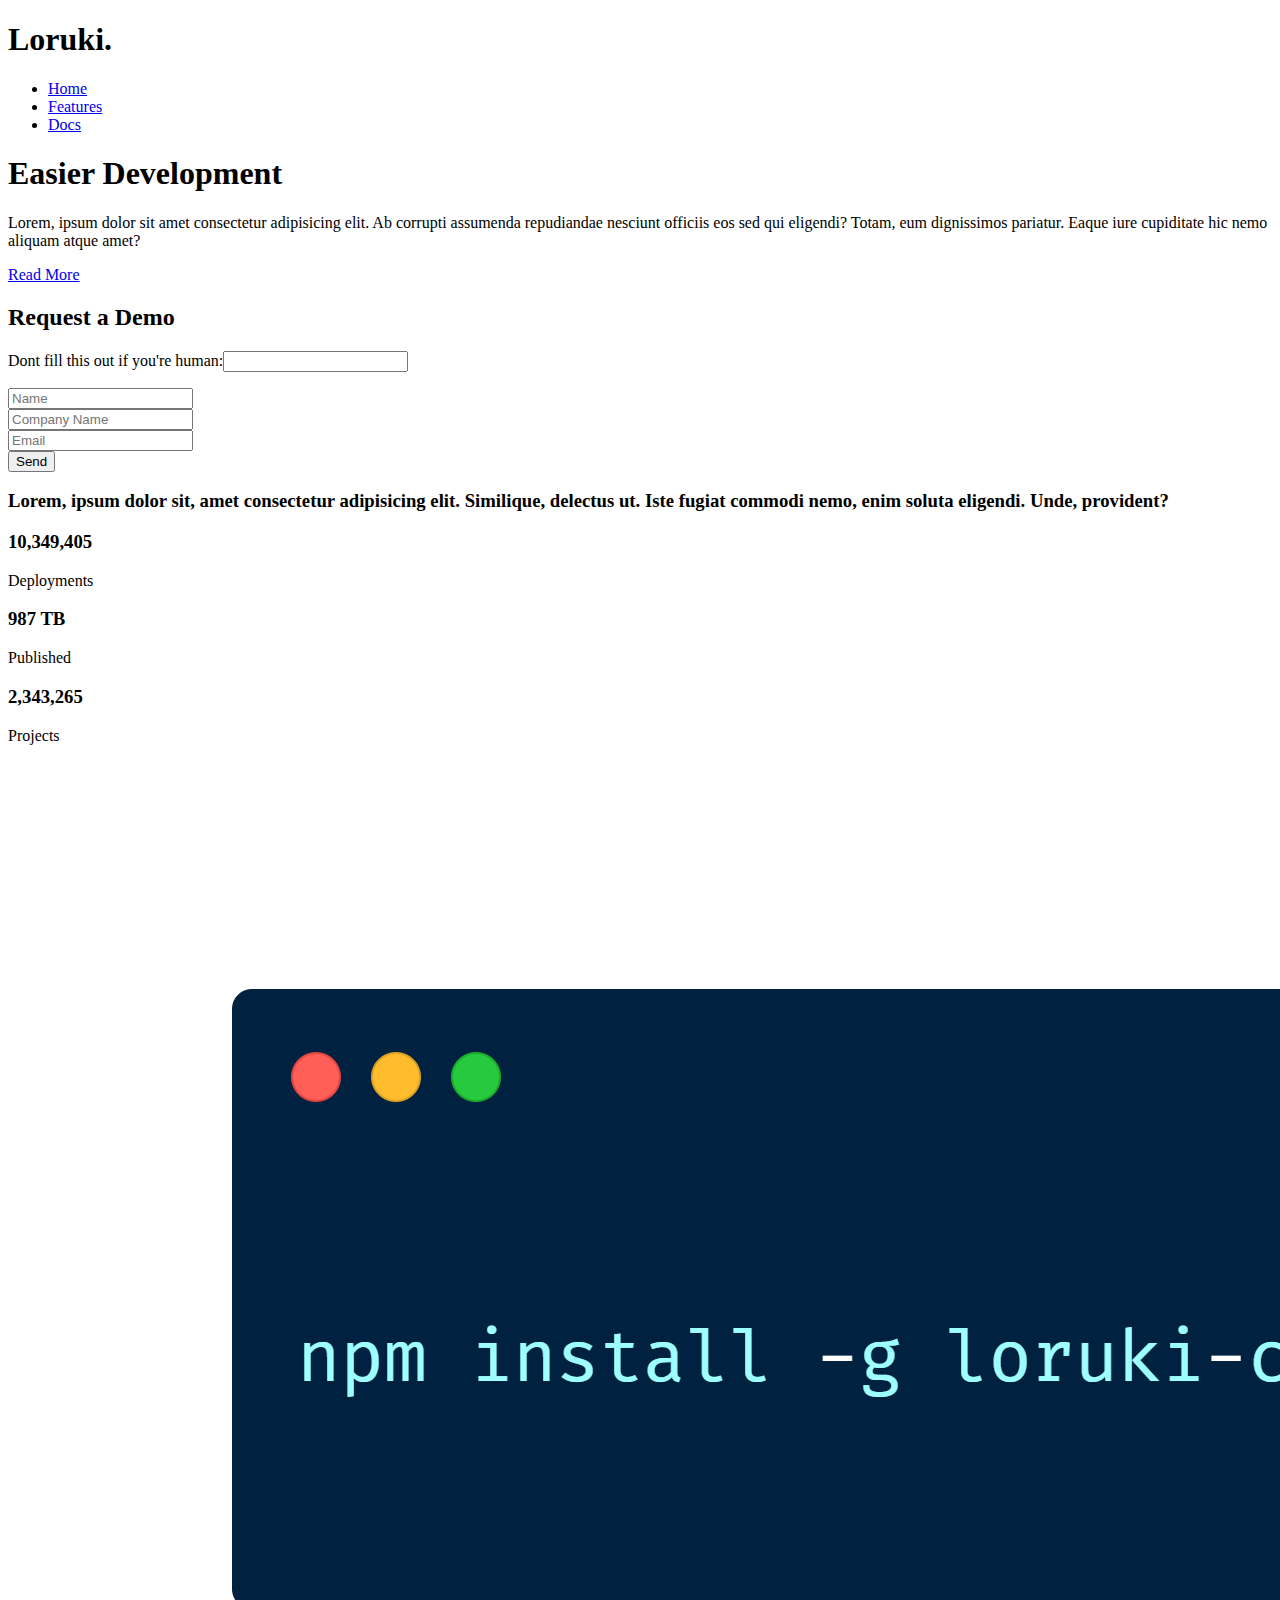
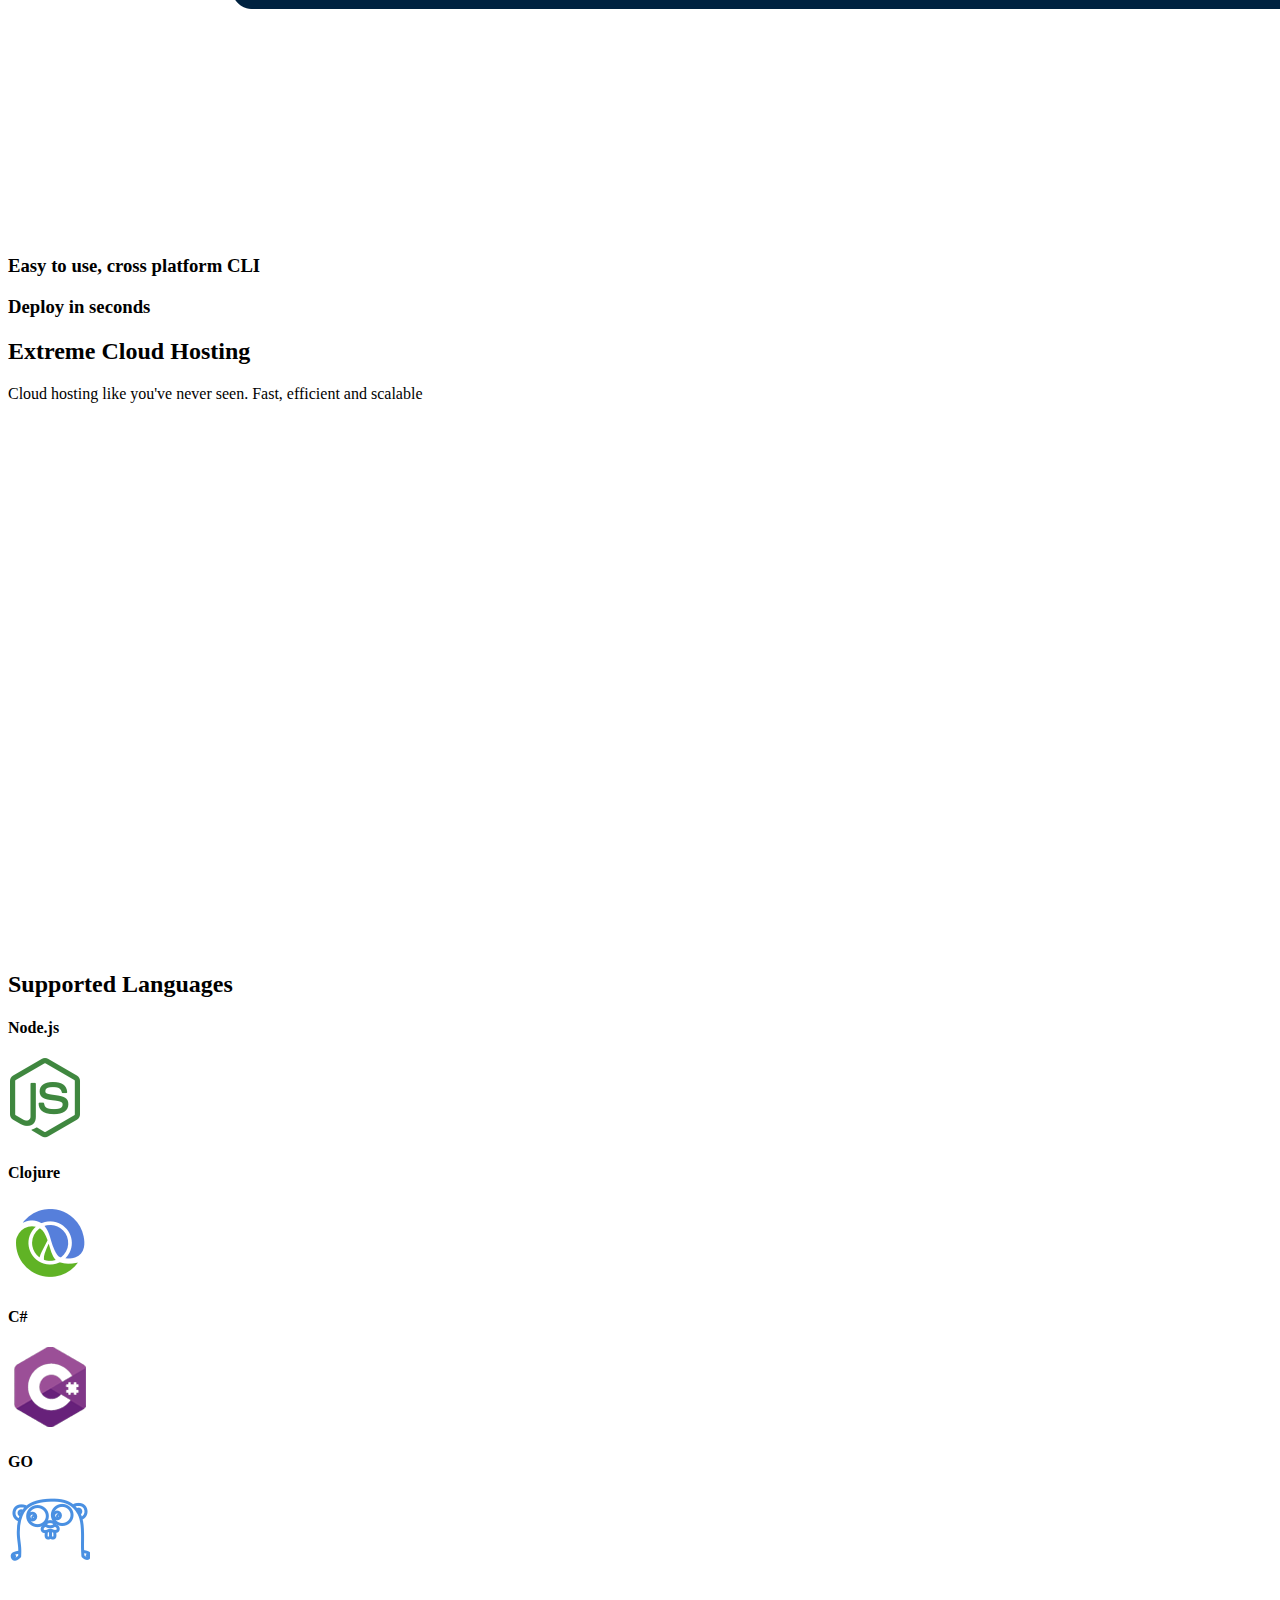
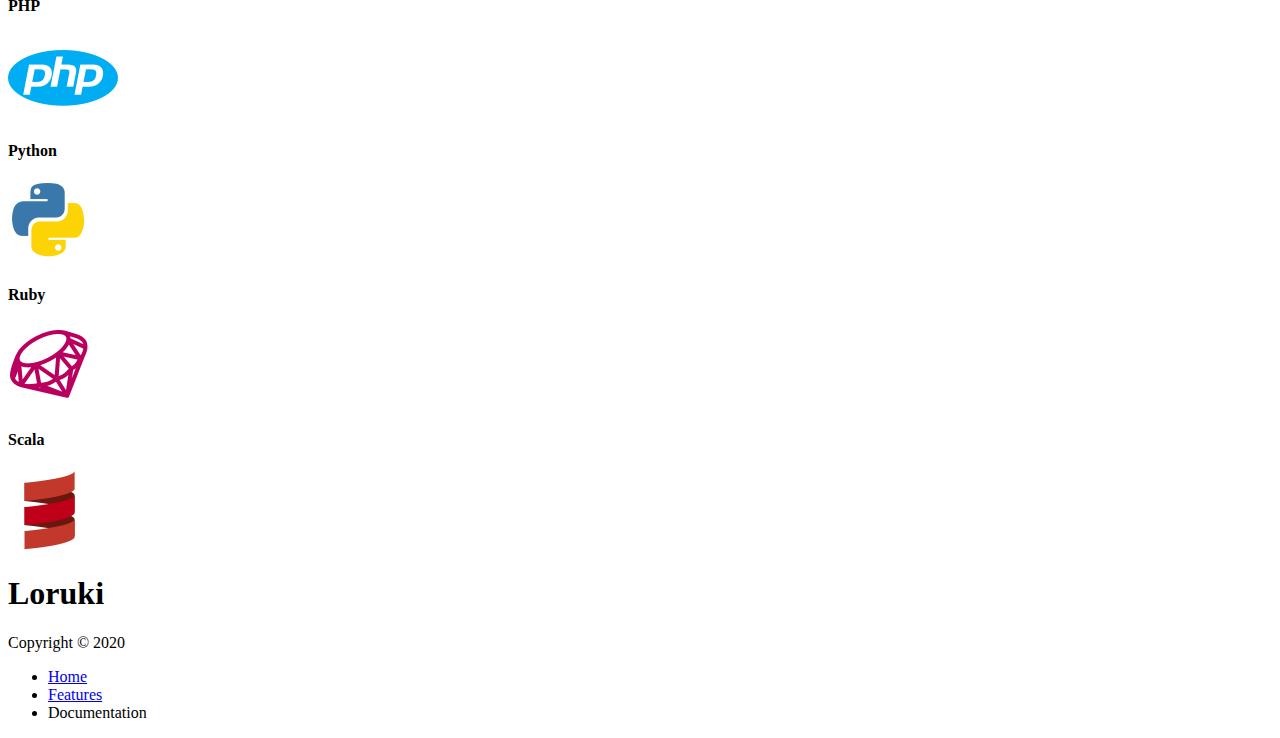
==== index.html @ 09172a2a "Update index.html" ====
<!DOCTYPE html>
<html lang="en">
<head>
	<meta charset="utf-8">
	<meta name="keywords" content="">
	<meta name="description" content="">
	<meta name="viewport" content="width=device-width, initial-sale=1.0">
	<meta name="robots" content="nofollow">
	<meta name="author" content="Aikyu Canty">
	<link rel="stylesheet" href="../utilites.css">
	<link rel="stylesheet" href="../styles.css">
	<link rel="stylesheet" href="https://cdnjs.cloudflare.com/ajax/libs/font-awesome/5.15.1/css/all.min.css" integrity="sha512-+4zCK9k+qNFUR5X+cKL9EIR+ZOhtIloNl9GIKS57V1MyNsYpYcUrUeQc9vNfzsWfV28IaLL3i96P9sdNyeRssA==" crossorigin="anonymous" />
	<title>Loruki | Cloud Hosting For Everyone</title>
</head>
<body>
	<!-- Navbar -->
	<div class="navbar">
		<div class="container flex">
			<h1 class="logo">Loruki.</h1>
			<nav>
				<ul>
					<li><a href="index.html">Home</a></li>
					<li><a href="features.html">Features</a></li>
					<li><a href="docs.html">Docs</a></li>
				</ul>
			</nav>
		</div>
	</div><!-- end of Navbar -->

	<!-- Showcase -->
	<section class="showcase">
		<div class="container grid">
			<div class="showcase-text">
				<h1>Easier Development</h1>
				<p>Lorem, ipsum dolor sit amet consectetur adipisicing elit. Ab corrupti assumenda repudiandae nesciunt officiis eos sed qui eligendi? Totam, eum dignissimos pariatur. Eaque iure cupiditate hic nemo aliquam atque amet?</p>
				<a href="features.html" class="btn btn-outline">Read More</a>
			</div>

			<div class="showcase-form card">
				<h2>Request a Demo</h2>
				<form name="contact" method="POST" data-netlify="true" netlify-honeypot="bot-field">
					<input type="hidden" name="form-name" value="contact">
					<p class="hidden">
						<label>Dont fill this out if you're human:<input name="bot-field"></label>
					</p>
					<div class="form-control">
						<input type="text" name="name" placeholder="Name" required>
					</div>
					<div class="form-control">
						<input type="text" name="company" placeholder="Company Name" required>
					</div>
					<div class="form-control">
						<input type="email" name="email" placeholder="Email" required>
					</div>
					<input type="submit" value="Send" class="btn btn-primary">

				</form>
			</div>
		</div>
	</section><!-- End of Showcase -->

	<!-- Stats -->
	<section class="stats">
		<div class="container">
			<h3 class="stats-heading text-center my-1">
				Lorem, ipsum dolor sit, amet consectetur adipisicing elit. Similique, delectus ut. Iste fugiat commodi nemo, enim soluta eligendi. Unde, provident?
			</h3>

			<div class="grid grid-3 text-center my-4">
				<div>
					<i class="fa fa-server fa-3x"></i>
					<h3>10,349,405</h3>
					<p class="text-secondary">Deployments</p>
				</div>
				<div>
					<i class="fa fa-upload fa-3x"></i>
					<h3>987 TB</h3>
					<p class="text-secondary">Published</p>
				</div>
				<div>
					<i class="fa fa-project-diagram fa-3x"></i>
					<h3>2,343,265</h3>
					<p class="text-secondary">Projects</p>
				</div>
			</div> 
		</div>
	</section><!--End of Stats -->

	<!-- Cli -->
	<section class="cli">
		<div class="container grid">
			<img src="IMG/cli.png" alt="">
			<div class="card">
				<h3>Easy to use, cross platform CLI</h3>
			</div>
			<div class="card">
				<h3>Deploy in seconds</h3>
			</div>
		</div>
	</section><!-- End of Cli -->

	<!-- Cloud -->
	<section class="cloud bg-primary my-2 py-2">
		<div class="container grid">
			<div class="text-center">
				<h2 class="lg">Extreme Cloud Hosting</h2>
				<p class="lead my-1">Cloud hosting like you've never seen. Fast, efficient and scalable</p>
				<a href="features.html" class="btn btn-dark"></a>
				<img src="IMG/cloud.png">
			</div>
		</div>	
	</section><!-- End of Cloud -->

	<!-- Languages -->
	<section class="languages">
		<h2 class="md text-center my-2">Supported Languages
		</h2>
		<div class="container flex">
			<div class="card">
				<h4>Node.js</h4>
				<img src="IMG/logos/node.png" alt="">
			</div>
			<div class="card">
				<h4>Clojure</h4>
				<img src="IMG/logos/clojure.png" alt="">
			</div>
			<div class="card">
				<h4>C#</h4>
				<img src="IMG/logos/csharp.png" alt="">
			</div>
			<div class="card">
				<h4>GO</h4>
				<img src="IMG/logos/go.png" alt="">
			</div>
			<div class="card">
				<h4>PHP</h4>
				<img src="IMG/logos/php.png" alt="">
			</div>
			<div class="card">
				<h4>Python</h4>
				<img src="IMG/logos/python.png" alt="">
			</div>
			<div class="card">
				<h4>Ruby</h4>
				<img src="IMG/logos/ruby.png" alt="">
			</div>
			<div class="card">
				<h4>Scala</h4>
				<img src="IMG/logos/scala.png" alt="">
			</div>
		</div>
	</section><!-- End of Languages -->

	<!-- Footer -->
	<footer class="footer bg-dark py-5">
		<div class="container grid grid-3">
			<div>
				<h1>Loruki</h1>
				<p>Copyright &copy; 2020</p>
			</div>
			<nav>
				<ul>
					<li><a href="index.html">Home</a></li>
					<li><a href="features.html">Features</a></li>
					<li><a href="docs.html"></a>Documentation</li>
				</ul>
			</nav>
			<div class="social">
				<a href=""><i class="fab fa-github fa-2x"></i></a>
				<a href=""><i class="fab fa-twitter fa-2x"></i></a>
				<a href=""><i class="fab fa-facebook fa-2x"></i></a>
				<a href=""><i class="fab fa-instagram fa-2x"></i></a>
			</div>
		</div>
	</footer>

</body>
</html>
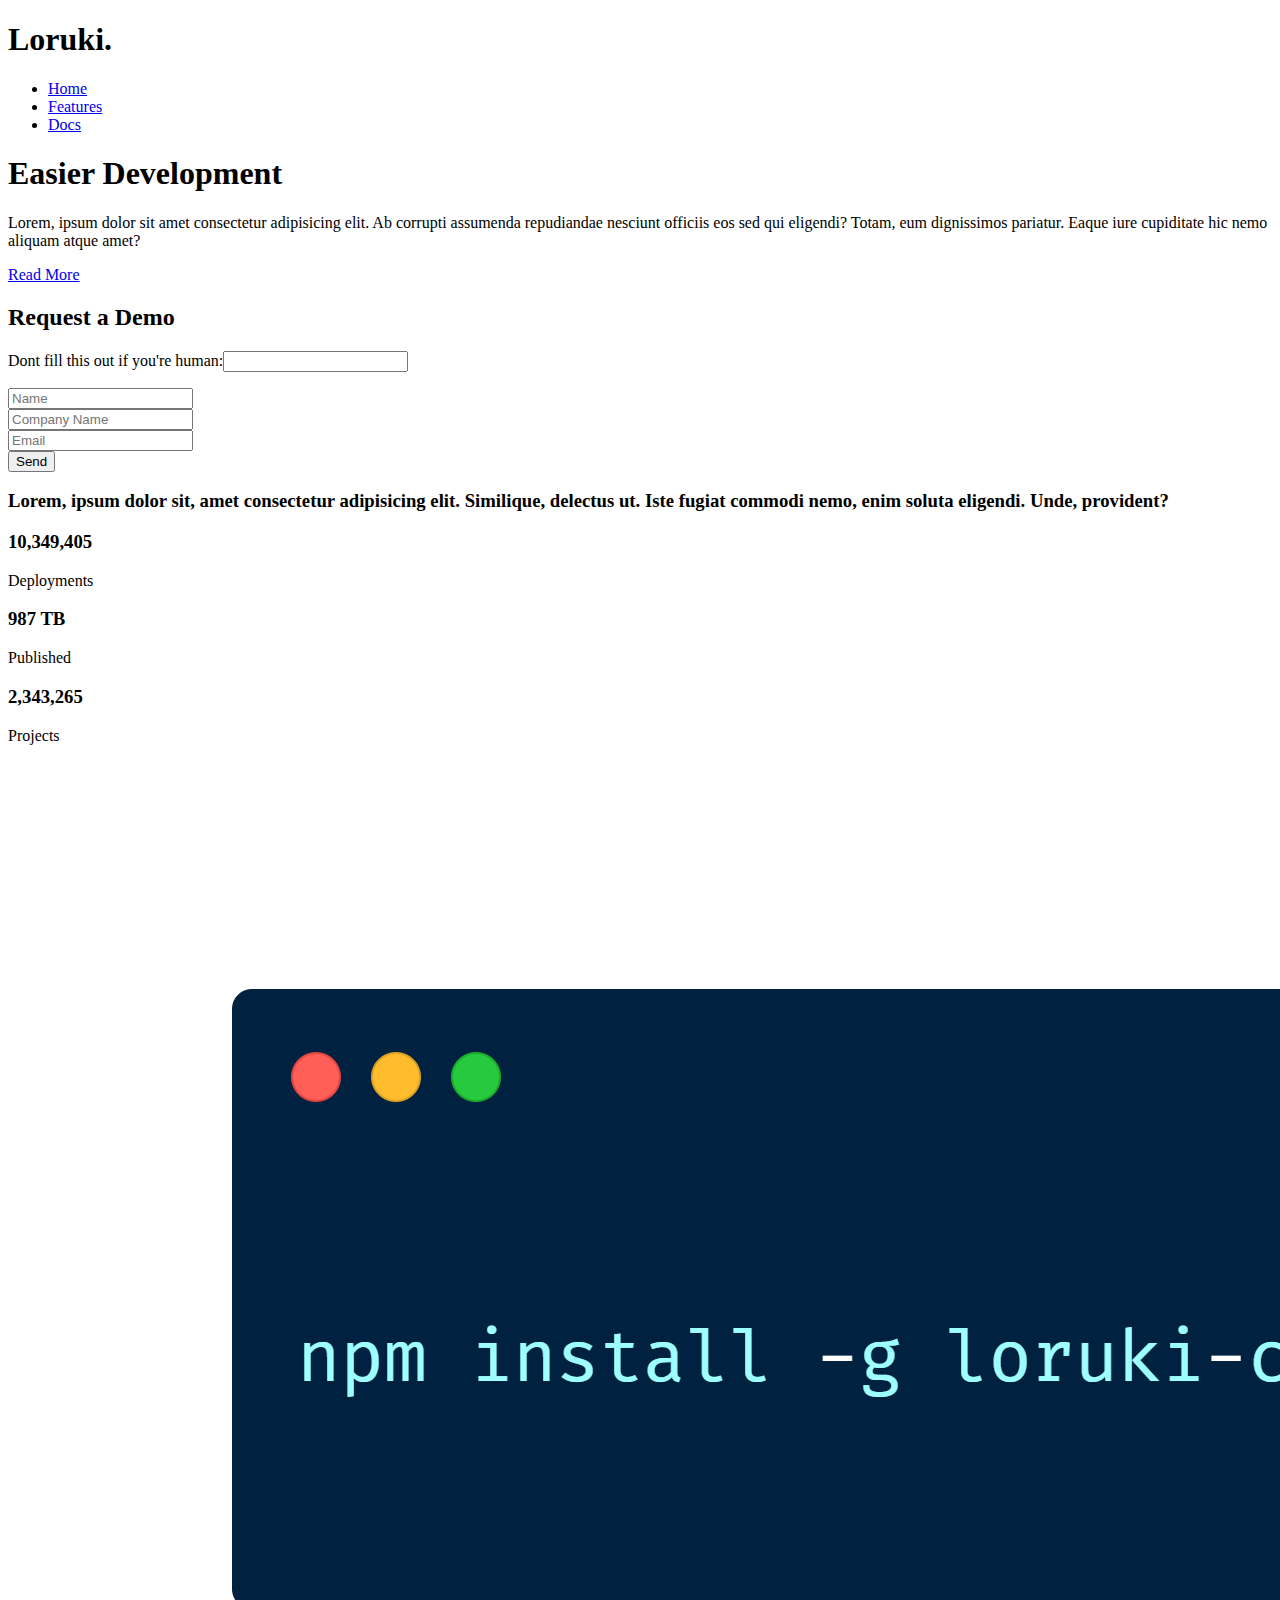
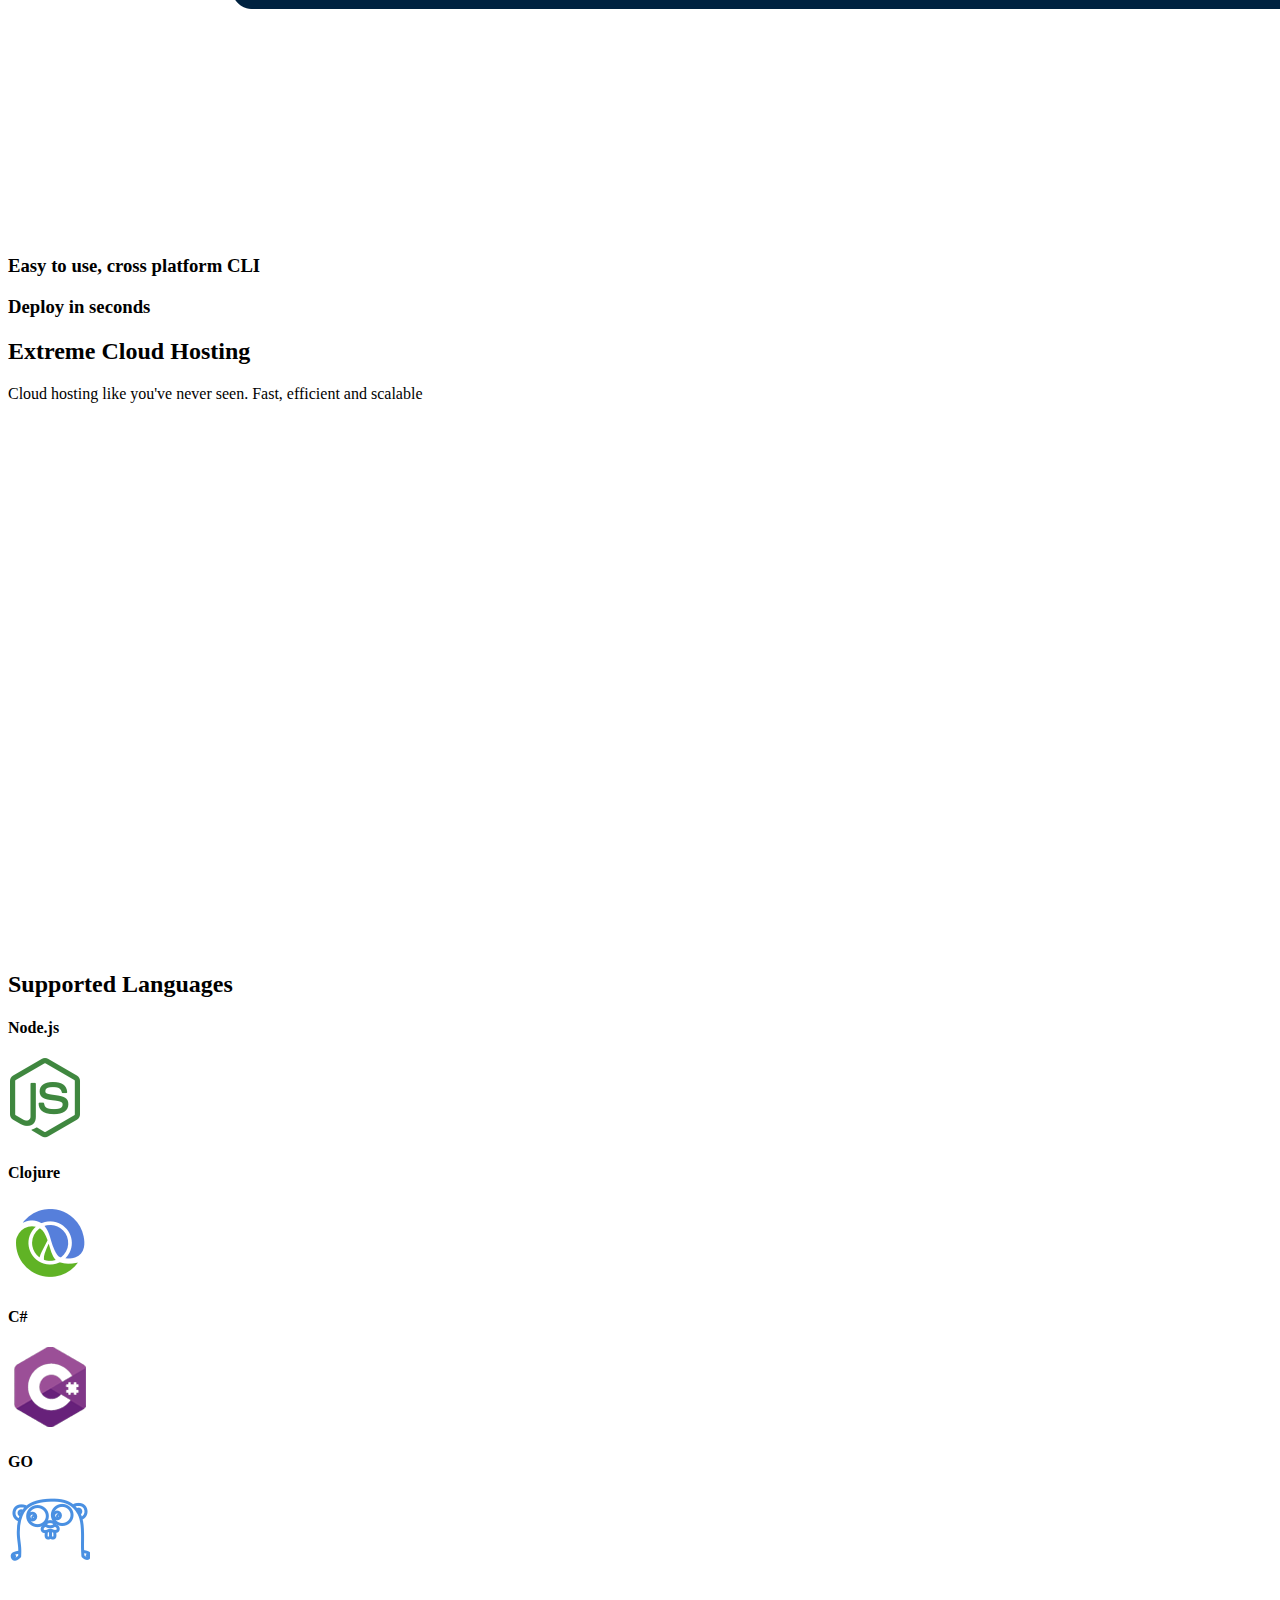
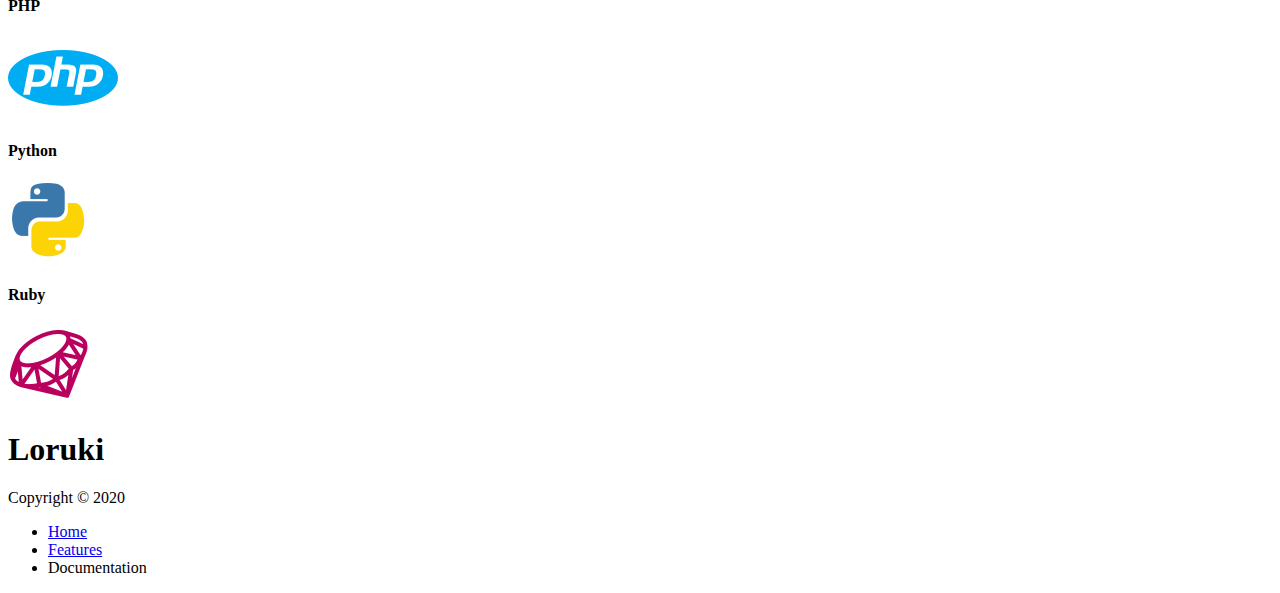
==== commit 522bb704: "Update index.html" ====
--- a/index.html
+++ b/index.html
@@ -144,10 +144,6 @@
 				<h4>Ruby</h4>
 				<img src="IMG/logos/ruby.png" alt="">
 			</div>
-			<div class="card">
-				<h4>Scala</h4>
-				<img src="IMG/logos/scala.png" alt="">
-			</div>
 		</div>
 	</section><!-- End of Languages -->
 
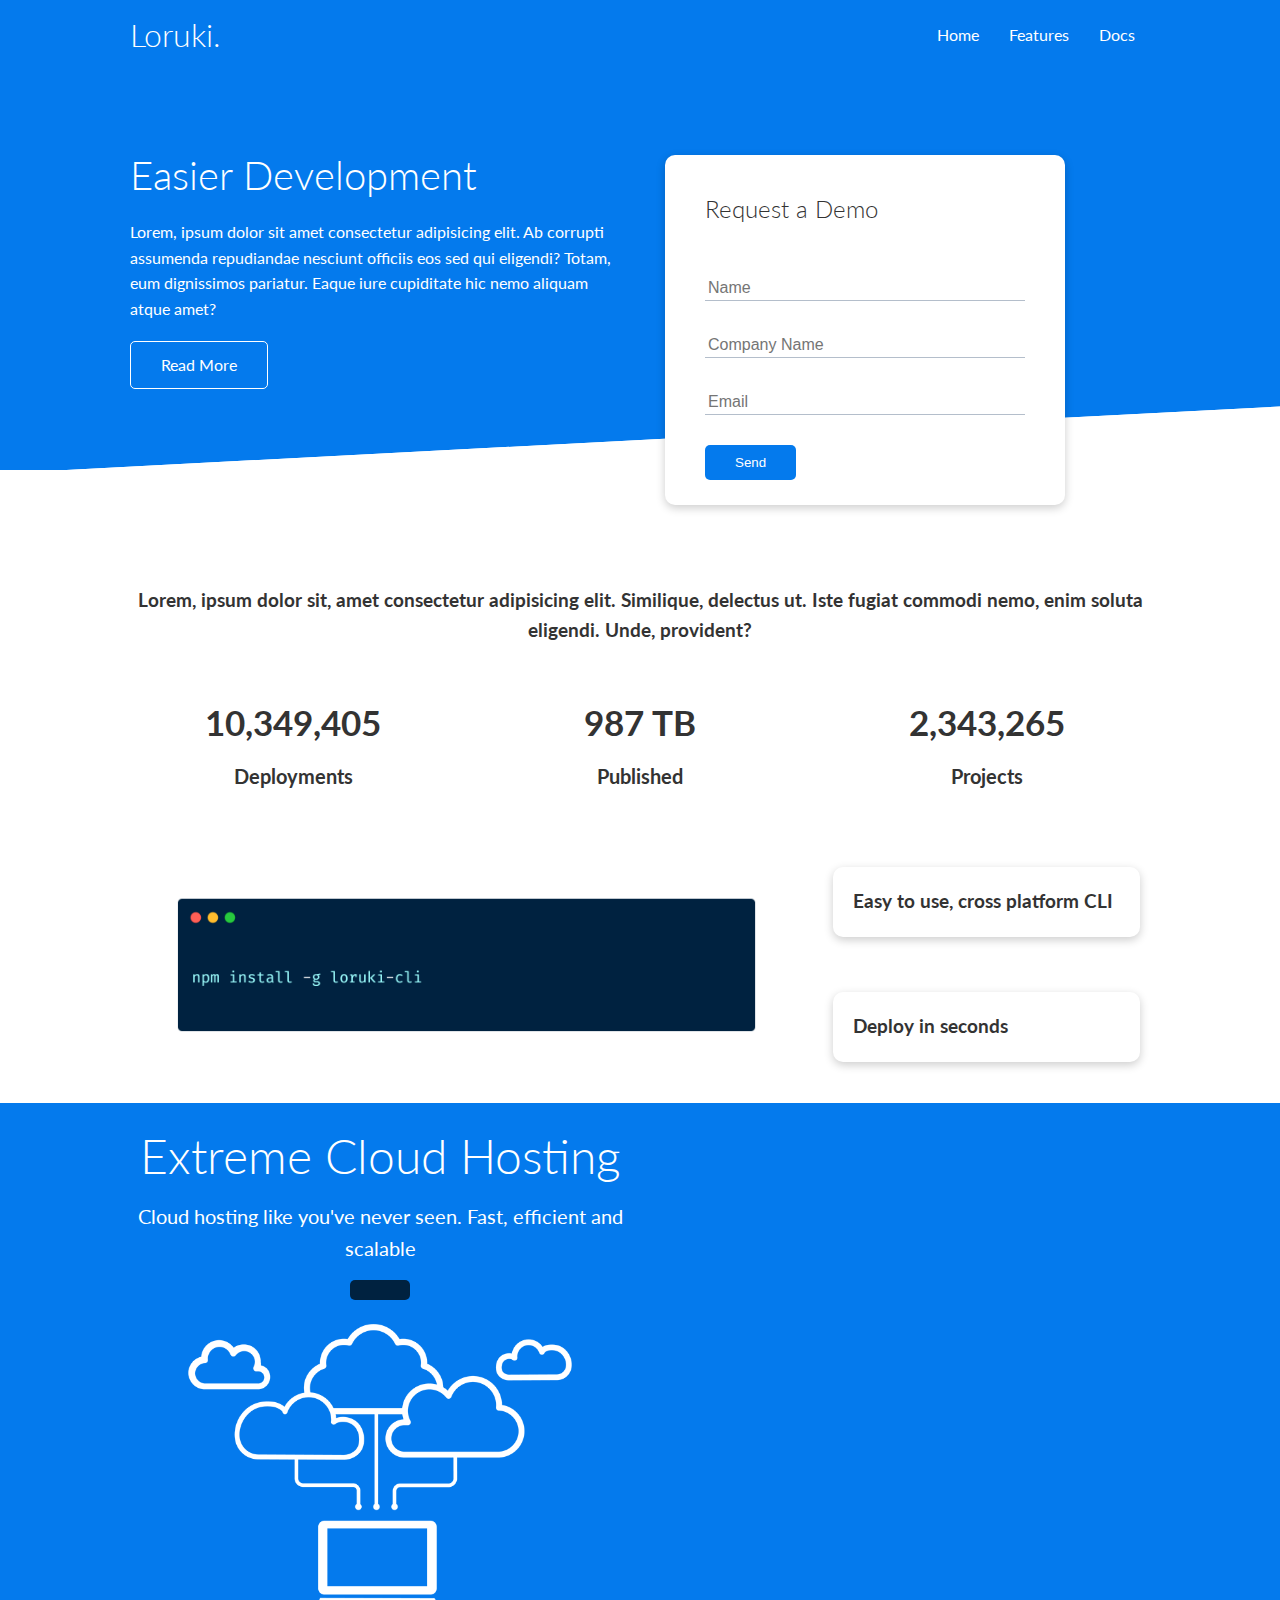
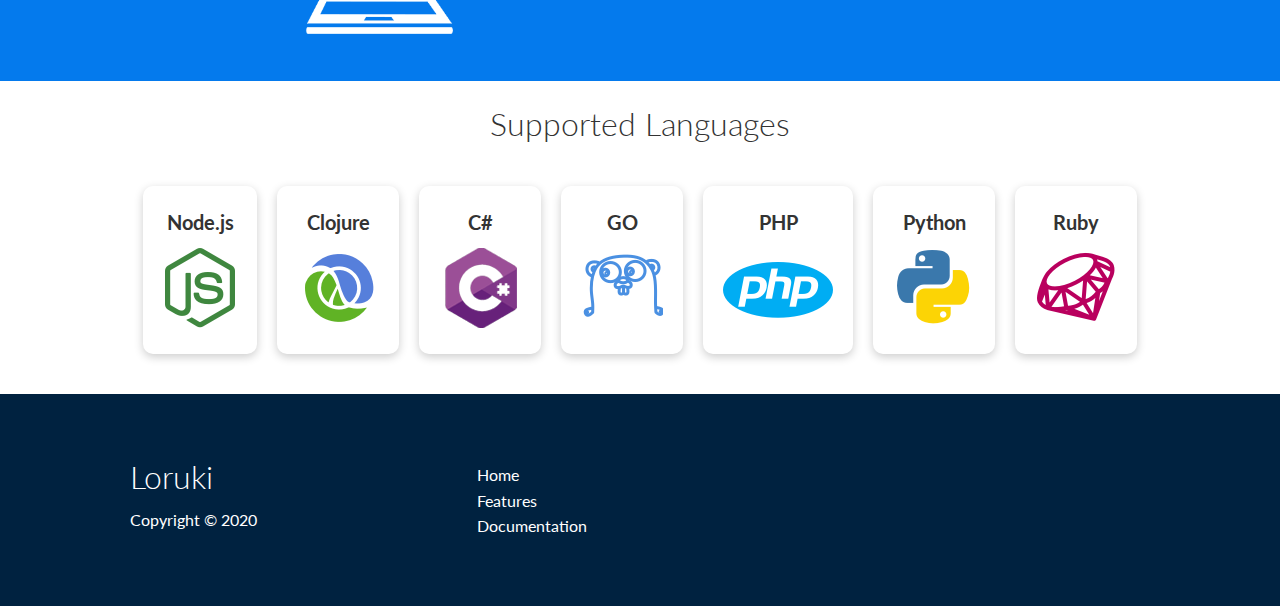
==== commit 50dde8f8: "Update index.html" ====
--- a/index.html
+++ b/index.html
@@ -7,8 +7,8 @@
 	<meta name="viewport" content="width=device-width, initial-sale=1.0">
 	<meta name="robots" content="nofollow">
 	<meta name="author" content="Aikyu Canty">
-	<link rel="stylesheet" href="../utilites.css">
-	<link rel="stylesheet" href="../styles.css">
+	<link rel="stylesheet" href="CSS/utilites.css">
+	<link rel="stylesheet" href="CSS/styles.css">
 	<link rel="stylesheet" href="https://cdnjs.cloudflare.com/ajax/libs/font-awesome/5.15.1/css/all.min.css" integrity="sha512-+4zCK9k+qNFUR5X+cKL9EIR+ZOhtIloNl9GIKS57V1MyNsYpYcUrUeQc9vNfzsWfV28IaLL3i96P9sdNyeRssA==" crossorigin="anonymous" />
 	<title>Loruki | Cloud Hosting For Everyone</title>
 </head>
--- a/CSS/utilites.css
+++ b/CSS/utilites.css
@@ -0,0 +1,210 @@
+.container{
+	max-width: 1100px;
+	margin: 0 auto;
+	overflow: auto;
+	padding: 0 40px;
+}
+
+.card{
+	background-color: #fff;
+	color: #333;
+	border-radius: 10px;
+	box-shadow: 0 3px 10px rgba(0,0,0,0.2);
+	padding: 20px;
+	margin: 10px;
+}
+.btn{
+	display: inline-block;
+	padding: 10px 30px;
+	cursor: pointer;
+	background: var(--primary-color);
+	color: #fff;
+	border: none;
+	border-radius: 5px;
+}
+
+.btn-outline{
+	background-color: transparent;
+	border: 1px solid white;
+}
+
+.btn:hover{
+	transform: scale3d(.98);
+}
+
+.flex{
+	display: flex;
+	justify-content: center;
+	align-items: center;
+	height: 100%;
+}
+
+.grid{
+	display: grid;
+	grid-template-columns: repeat(2, 1fr);
+	grid-gap: 20px;
+	justify-content: center;
+	align-items: center;
+	height: 100%;
+}
+
+.grid-3{
+	grid-template-columns: repeat(3, 1fr);
+}
+
+.text-center{
+	text-align: center;
+}
+
+
+
+/* Background colors & Button colors */
+.bg-primary, .btn-primary{
+	background-color: var(--primary-color);
+	color: #fff;
+}
+.bg-secondary, .btn-secondary{
+	background-color: var(--secondary-color);
+	color: #fff;
+}
+.bg-dark, .btn-dark{
+	background-color: var(--dark-color);
+	color: #fff;
+}
+.bg-light, .btn-light{
+	background-color: var(--light-color);
+	color: #333;
+}
+
+.bg-primary a, 
+.btn-primary a,
+.bg-secondary a, 
+.btn-secondary a,
+.bg-dark a, 
+.btn-dark a,
+.bg-light a, 
+.btn-light a{
+	color: #fff;
+}
+
+
+/* Text Sizes */
+.lead{
+	font-size: 20px;
+}
+
+.sm{
+	font-size: 1rem;
+}
+.md{
+	font-size: 2rem;
+}
+.lg{
+	font-size: 3rem;
+}
+.xl{
+	font-size: 4rem;
+}
+
+/*-- Alert --*/
+.alert{
+	background-color: var(--light-color);
+	padding: 10px 20px;
+	font-weight: bold;
+	margin: 15px 0;
+}
+
+.alert i{
+	margin-right: 10px;
+}
+
+.alert-success{
+	background-color: var(--success-color);
+	color: #fff;
+}
+
+.alert-error{
+	background-color: var(--error-color);
+	color: #fff;
+}
+
+/*--Margin--*/
+.my-1{
+	margin: 1rem 0;
+}
+
+.my-2{
+	margin: 1.5rem 0;
+}
+
+.my-3{
+	margin: 2rem 0;
+}
+
+.my-4{
+	margin: 3rem 0;
+}
+
+.my-5{
+	margin: 4rem 0;
+}
+
+.m-1{
+	margin: 1rem ;
+}
+
+.m-2{	margin: 1.5rem ;
+}
+.m-3{
+	margin: 2rem ;
+}
+
+.m-4{
+	margin: 3rem ;
+}
+
+.m-5{
+	margin: 4rem ;
+}
+
+
+/*--Padding--*/
+.py-1{
+	padding: 1rem 0;
+}
+
+.py-2{
+	padding: 1.5rem 0;
+}
+
+.py-3{
+	padding: 2rem 0;
+}
+
+.py-4{
+	padding: 3rem 0;
+}
+
+.py-5{
+	padding: 4rem 0;
+}
+
+.p-1{
+	padding: 1rem ;
+}
+
+.p-2{
+	padding: 1.5rem ;
+}
+
+.p-3{
+	padding: 2rem ;
+}
+
+.p-4{
+	padding: 3rem ;
+}
+
+.p-5{
+	padding: 4rem ;
+}--- a/CSS/styles.css
+++ b/CSS/styles.css
@@ -0,0 +1,358 @@
+@import url('https://fonts.googleapis.com/css2?family=Lato:wght@300&display=swap');
+
+:root{
+	--primary-color: #047aed;
+	--secondary-color: #1c3fa8;
+	--dark-color: #002240;
+	--light-color: #f4f4f4;
+	--success-color: #5cb85c;
+	--error-color: #d9534f;
+}
+
+*{
+	box-sizing: border-box;
+	padding: 0;
+	margin: 0;
+}
+
+body{
+	font-family: 'Lato', sans-serif;
+	color: #333;
+	line-height: 1.6;
+}
+
+ul{
+	list-style-type: none;
+}
+
+a{
+	text-decoration: none;
+	color: #333;
+}
+
+h1, h2{
+	font-weight: 300;
+	line-height: 1.2;
+	margin: 0 0;
+}
+
+p{
+	margin: 10px 0;
+}
+
+img{
+	width: 100%;
+}
+
+code, pre{
+	background: #333;
+	color: #fff;
+	padding: 10px;
+}
+.hidden{
+	visibility: hidden;
+	height: 0;
+}
+/*---------Navbar-----------*/
+.navbar{
+	background-color: var(--primary-color);
+	color: #fff;
+	height: 70px;
+}
+	
+.navbar ul{
+	display: flex;
+}
+.navbar a{
+	color: #fff;
+	padding: 10px;
+	margin: 0 5px;
+}
+
+.navbar a:hover{
+	border-bottom: 2px #fff solid;
+}
+
+.navbar .flex{
+	justify-content: space-between;
+}
+
+
+/*-----Showcase------*/
+.showcase{
+	height: 400px;
+	background-color: var(--primary-color); 
+	color: #fff;
+	position: relative;
+}
+
+.showcase h1{
+	font-size: 40px;
+}
+
+.showcase p{
+	margin: 20px 0;
+}
+
+.showcase .grid{
+	overflow: visible;
+	grid-template-columns: 55%, 45%;
+	grid-gap: 30px;
+}
+
+.showcase-form{
+	position: relative;
+	top: 60px;
+	height: 350px;
+	width: 400px;
+	padding: 40px;
+	z-index: 100;
+	animation: slideInFromRight 1s ease-in;
+}
+
+.showcase-form .form-control{
+	margin: 30px 0;
+}
+
+.showcase-form input[type='text'],
+.showcase-form input[type='email']{
+	border: 0;
+	border-bottom: 1px solid #b4becb;
+	width: 100%;
+	padding: 3px;
+	font-size: 16px;
+}
+.showcase-form input:focus{
+	outline: none;
+
+}
+.showcase::before,.showcase::after{
+	content: '';
+	position: absolute;
+	height: 100px;
+	bottom: -70px;
+	right: 0;
+	left: 0;
+	background-color: #fff;
+	-webkit-transform: skewY(-3deg);
+	-moz-transform: skewY(-3deg);
+	-ms-transform: skewY(-3deg);	
+}
+
+.showcase-text{
+	animation: slideInFromLeft 1s ease-in;
+}
+
+
+/*-- Stats --*/
+.stats{
+	padding-top: 100px;
+	animation: slideInFromBottom 1s ease-in;
+}
+
+.stas-heading{
+	max-width: 500px;
+	margin: auto;
+}
+
+.stats .grid h3{
+	font-size: 35px;
+}
+
+.stats .grid p{
+	font-size: 20px;
+	font-weight: bold;
+}
+
+
+/*-- Cli --*/
+.cli .grid{
+	grid-template-columns: repeat(3,1fr);
+	grid-template-rows: repeat(2,1fr);
+}
+
+.cli .grid > *:first-child{
+	grid-column: 1 / span 2;
+	grid-row: 1 / span 2;
+}
+
+
+/*-- Cloud --*/
+.cloud .grid{
+	grid-template-columns: 4fr, 3fr;
+}
+
+
+/*--Languages --*/
+.languages .flex{
+	flex-wrap: wrap;
+}
+
+.languages .card{
+	text-align: center;
+	margin: 18px 10px 40px;
+	transition: transform;
+}
+
+.languages .card h4{
+	font-size: 20px;
+	margin-bottom: 10px;
+}
+
+.languages .card:hover{
+	transform: translateY(-15px);
+}
+
+
+/*-- Features --*/
+.features-head img, .docs-head img{
+	width: 200px;
+	justify-self: flex-end;
+}
+
+.features-sub-head img{
+	width: 300px;
+	justify-self: flex-end;
+}
+
+.features-main .card > i{
+	margin-right: 20px;
+}
+.features-main .grid{
+	padding: 30px;
+}
+
+.features-main .grid > *:first-child{
+	grid-column: 1 / span 3;
+}
+
+.features-main .grid > *:nth-child(2){
+	grid-column: 1 / span 2;
+}
+
+.text-primary{
+	color: var(--primary-color) !important;
+}
+/*-- Docs --*/
+.docs-main h3{
+	margin: 20px 0;
+}
+
+.docs-main .grid{
+	grid-template-columns: 1fr 2fr;
+	align-items: flex-start;
+}	
+
+.docs-main nav a{
+	color: #333;
+}
+
+.docs-main nav li{
+	font-size: 17px;
+	padding-bottom: 5px;
+	margin-bottom: 5px;
+	border-bottom: 1px #ccc solid
+}
+
+.docs-main a:hover{
+	font-weight: bold;
+}
+
+
+/*-- Footer --*/
+.footer .social a{
+	margin: 0 10px;
+}
+
+/*-- Animations --*/
+@keyframes slideInFromLeft{
+	0%{
+		transform: translateX(-100%);
+	}
+	100%{
+		transform: translateX(0);
+	}
+}
+
+@keyframes slideInFromRight{
+	0%{
+		transform: translateX(100%);
+	}
+	100%{
+		transform: translateX(0);
+	}
+}
+
+@keyframes slideInFromTop{
+	0%{
+		transform: translateY(-100%);
+	}
+	100%{
+		transform: translateX(0);
+	}
+}
+
+@keyframes slideInFromBottom{
+	0%{
+		transform: translateY(100%);
+	}
+	100%{
+		transform: translateX(0);
+	}
+}
+
+/* Tablets and Under */
+@media(max-width: 768px){
+	.grid,
+	.showcase .grid,
+	.stats .grid,
+	.cli .grid,
+	.cloud .grid,
+	.features-main .grid,
+	.docs-main .grid{
+		grid-template-columns: 1fr;
+		grid-template-rows: 1fr;
+	}
+
+	.showcase {
+		height: auto;
+	}
+	.showcase-text{
+		text-align: center;
+		margin-top: 40px;
+	}
+	.showcase-form{
+		justify-self: center;
+		margin: auto;
+	}
+
+	.cli .grid > *:first-child{
+	grid-column: 1;
+	grid-row: 1;
+}
+	.features-head img,
+	.features-sub-head img,
+	.docs-head img {
+		justify-self: center;
+	}
+
+	.features-main .grid > *:first-child,
+	.features-main .grid > *:nth-child(2){
+		grid-column: 1;
+	}
+}
+
+/* Mobile */
+@media(max-width: 500px){
+	.navbar{
+		height: 110px;
+	}
+	.navbar .flex{
+		flex-direction: column;
+	}
+	.navbar ul{
+		padding: 10px;
+		background-color: rgba(0,0,0,.1);
+	}
+
+}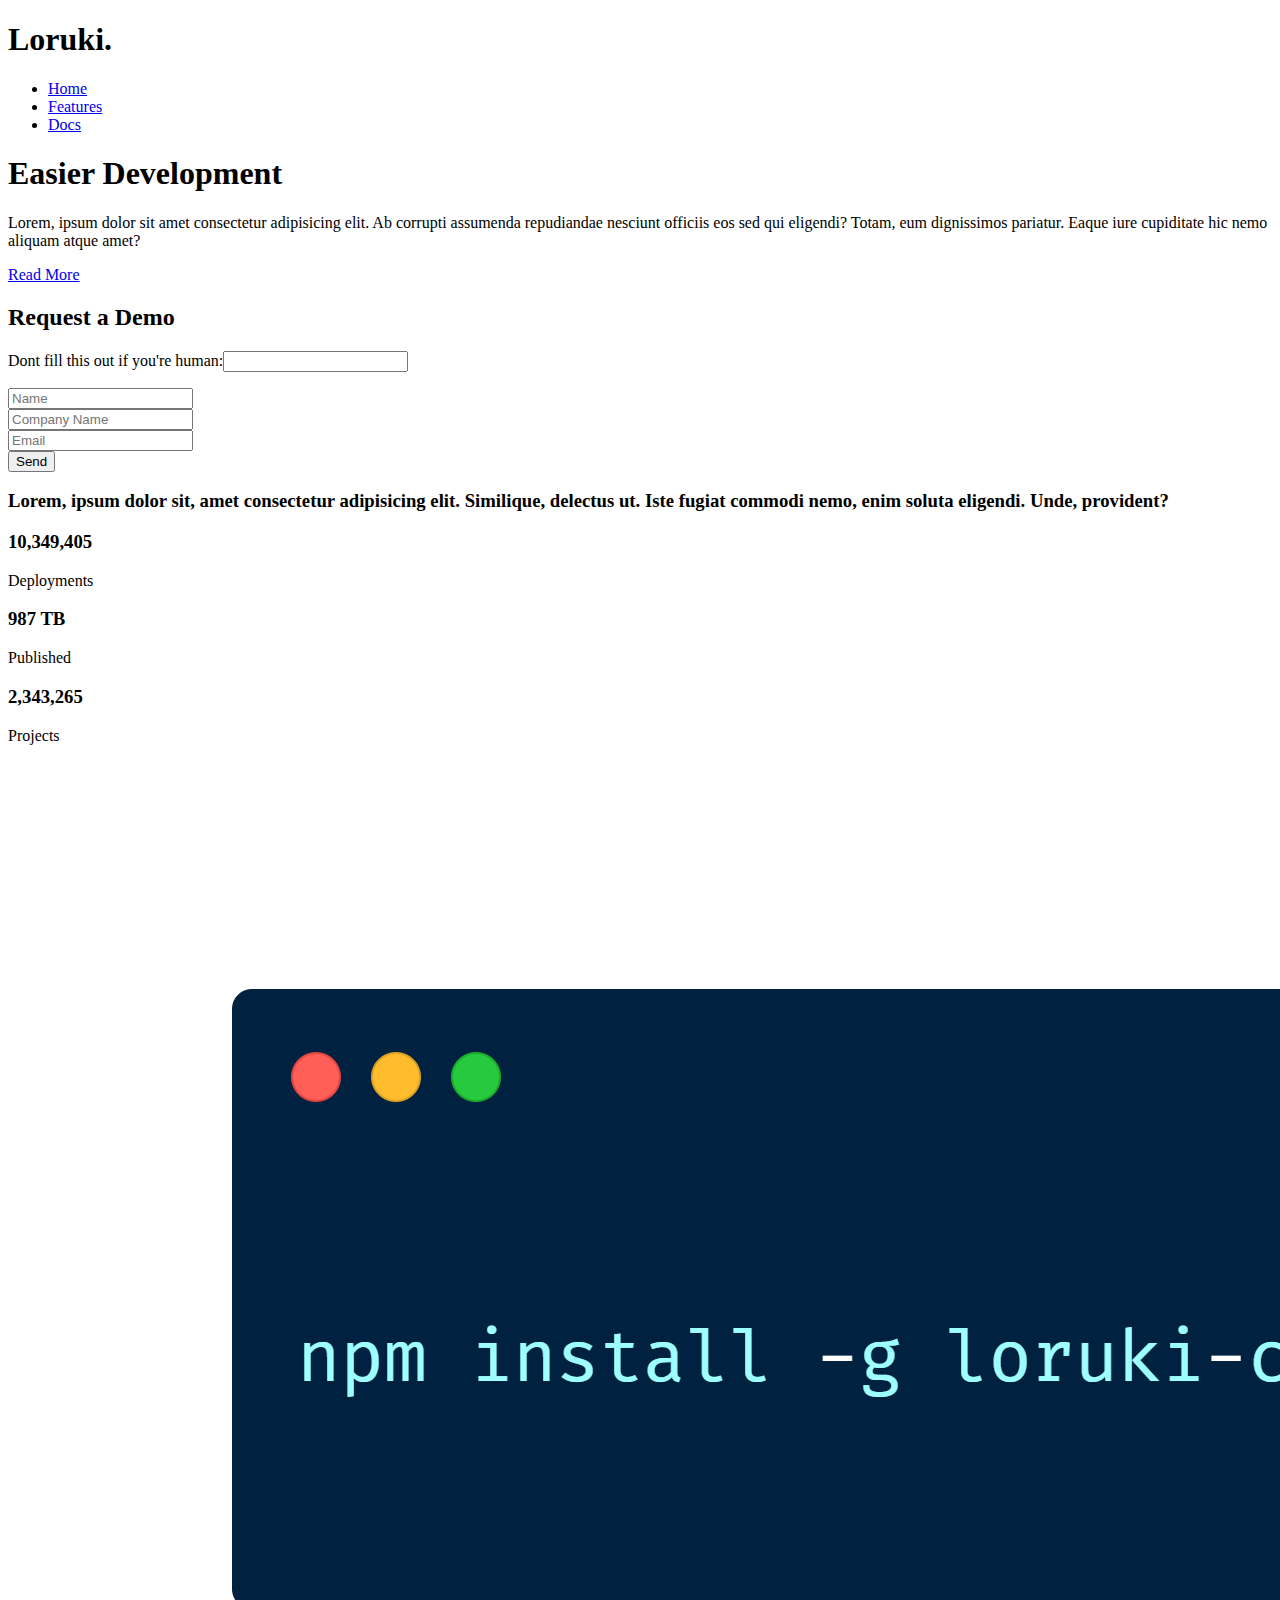
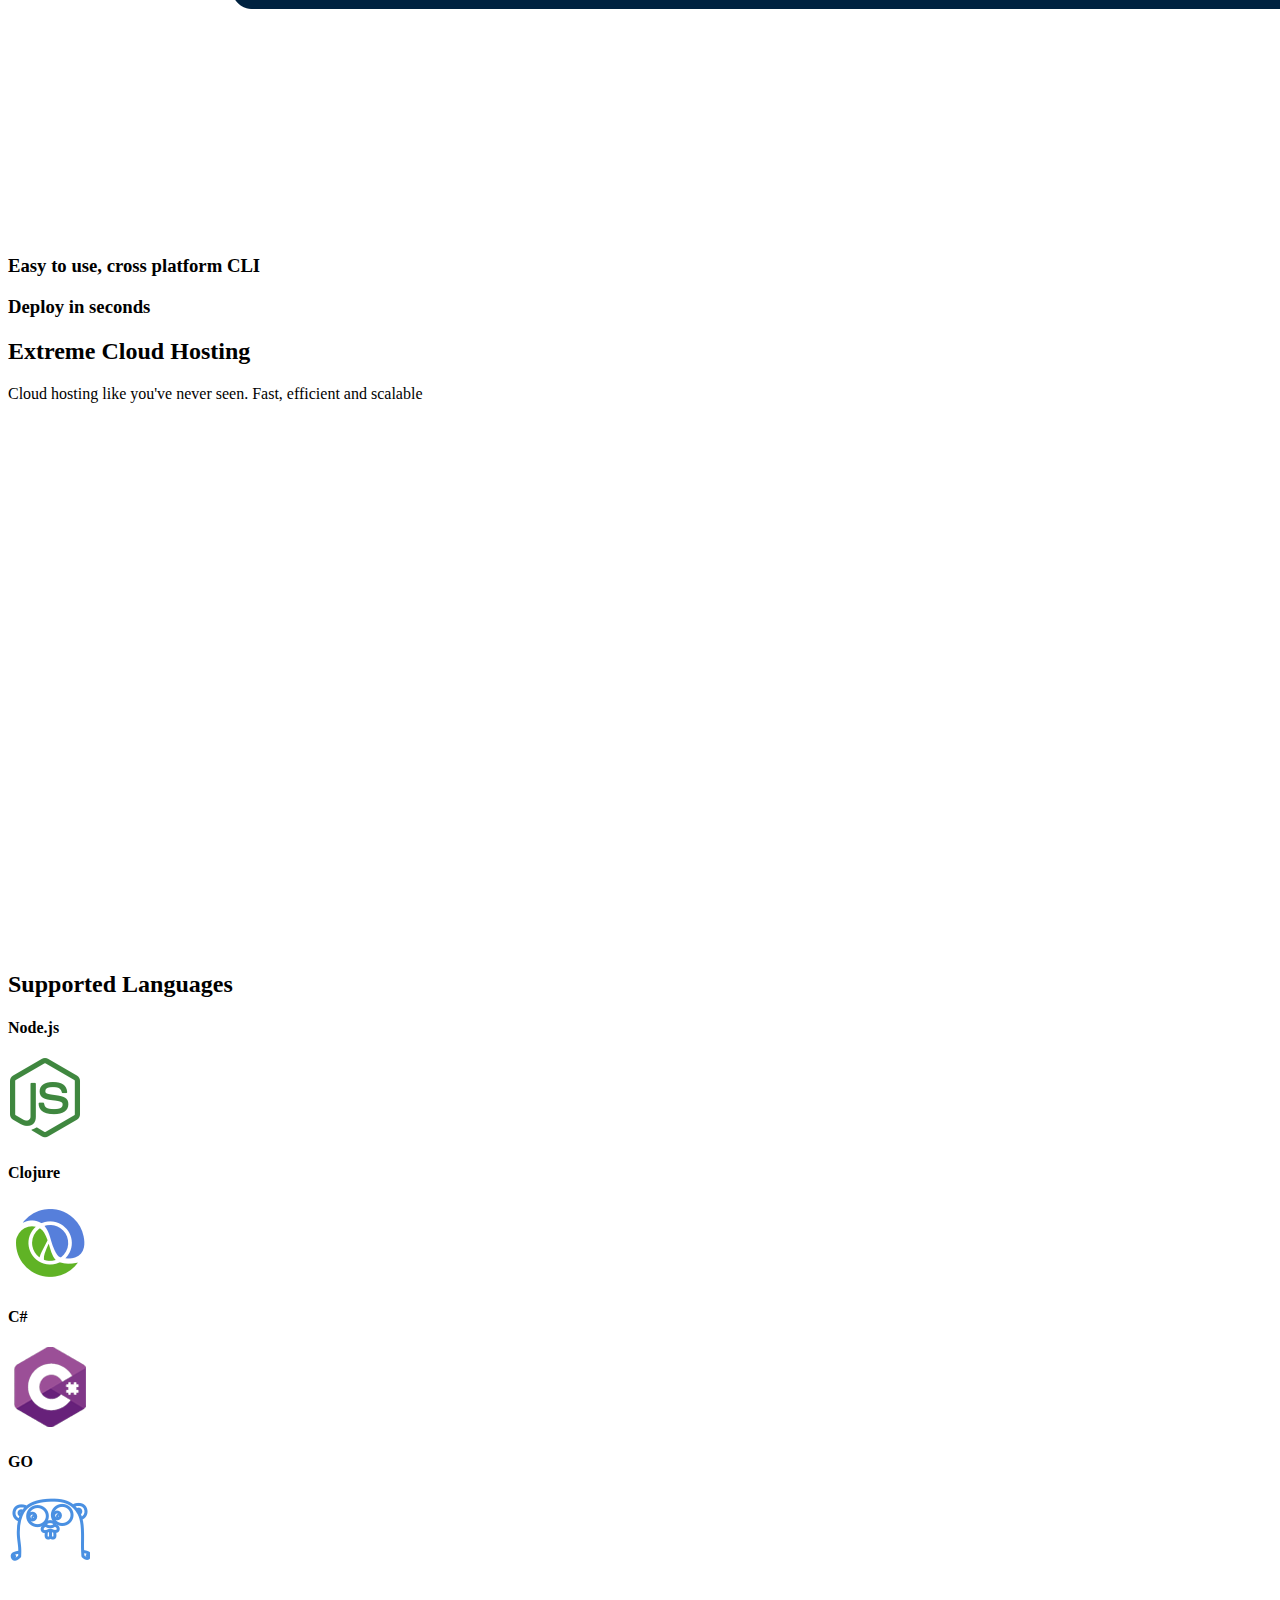
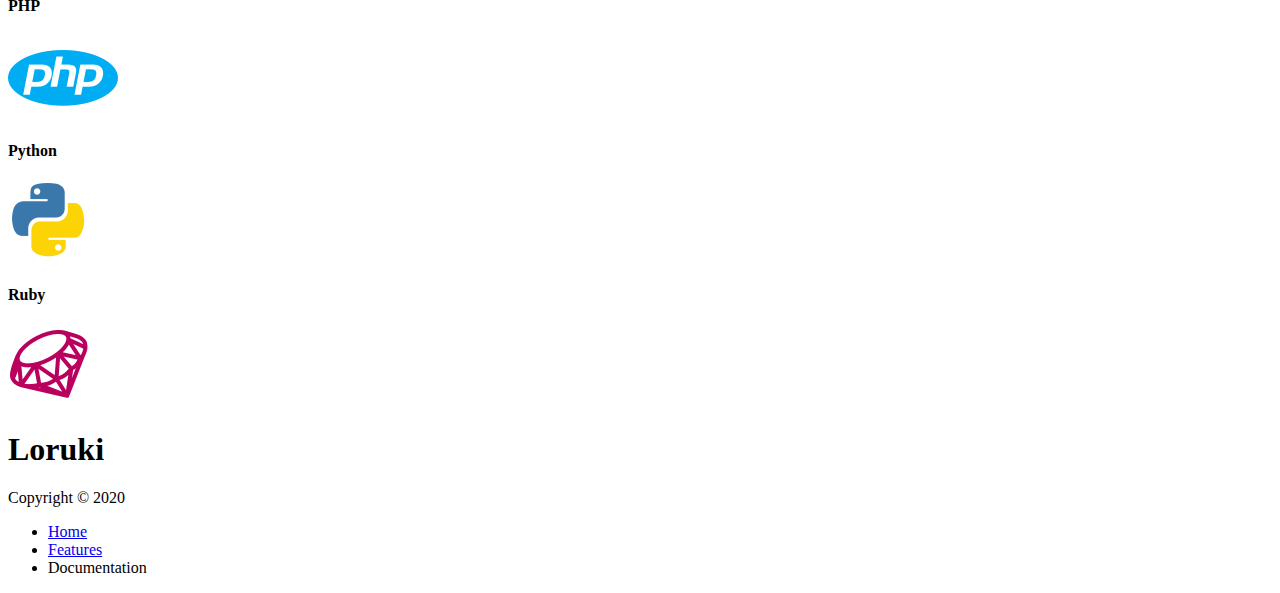
==== commit d1c51250: "Update index.html" ====
--- a/index.html
+++ b/index.html
@@ -7,8 +7,8 @@
 	<meta name="viewport" content="width=device-width, initial-sale=1.0">
 	<meta name="robots" content="nofollow">
 	<meta name="author" content="Aikyu Canty">
-	<link rel="stylesheet" href="CSS/utilites.css">
-	<link rel="stylesheet" href="CSS/styles.css">
+	<link rel="stylesheet" href="../utilites.css">
+	<link rel="stylesheet" href="../styles.css">
 	<link rel="stylesheet" href="https://cdnjs.cloudflare.com/ajax/libs/font-awesome/5.15.1/css/all.min.css" integrity="sha512-+4zCK9k+qNFUR5X+cKL9EIR+ZOhtIloNl9GIKS57V1MyNsYpYcUrUeQc9vNfzsWfV28IaLL3i96P9sdNyeRssA==" crossorigin="anonymous" />
 	<title>Loruki | Cloud Hosting For Everyone</title>
 </head>
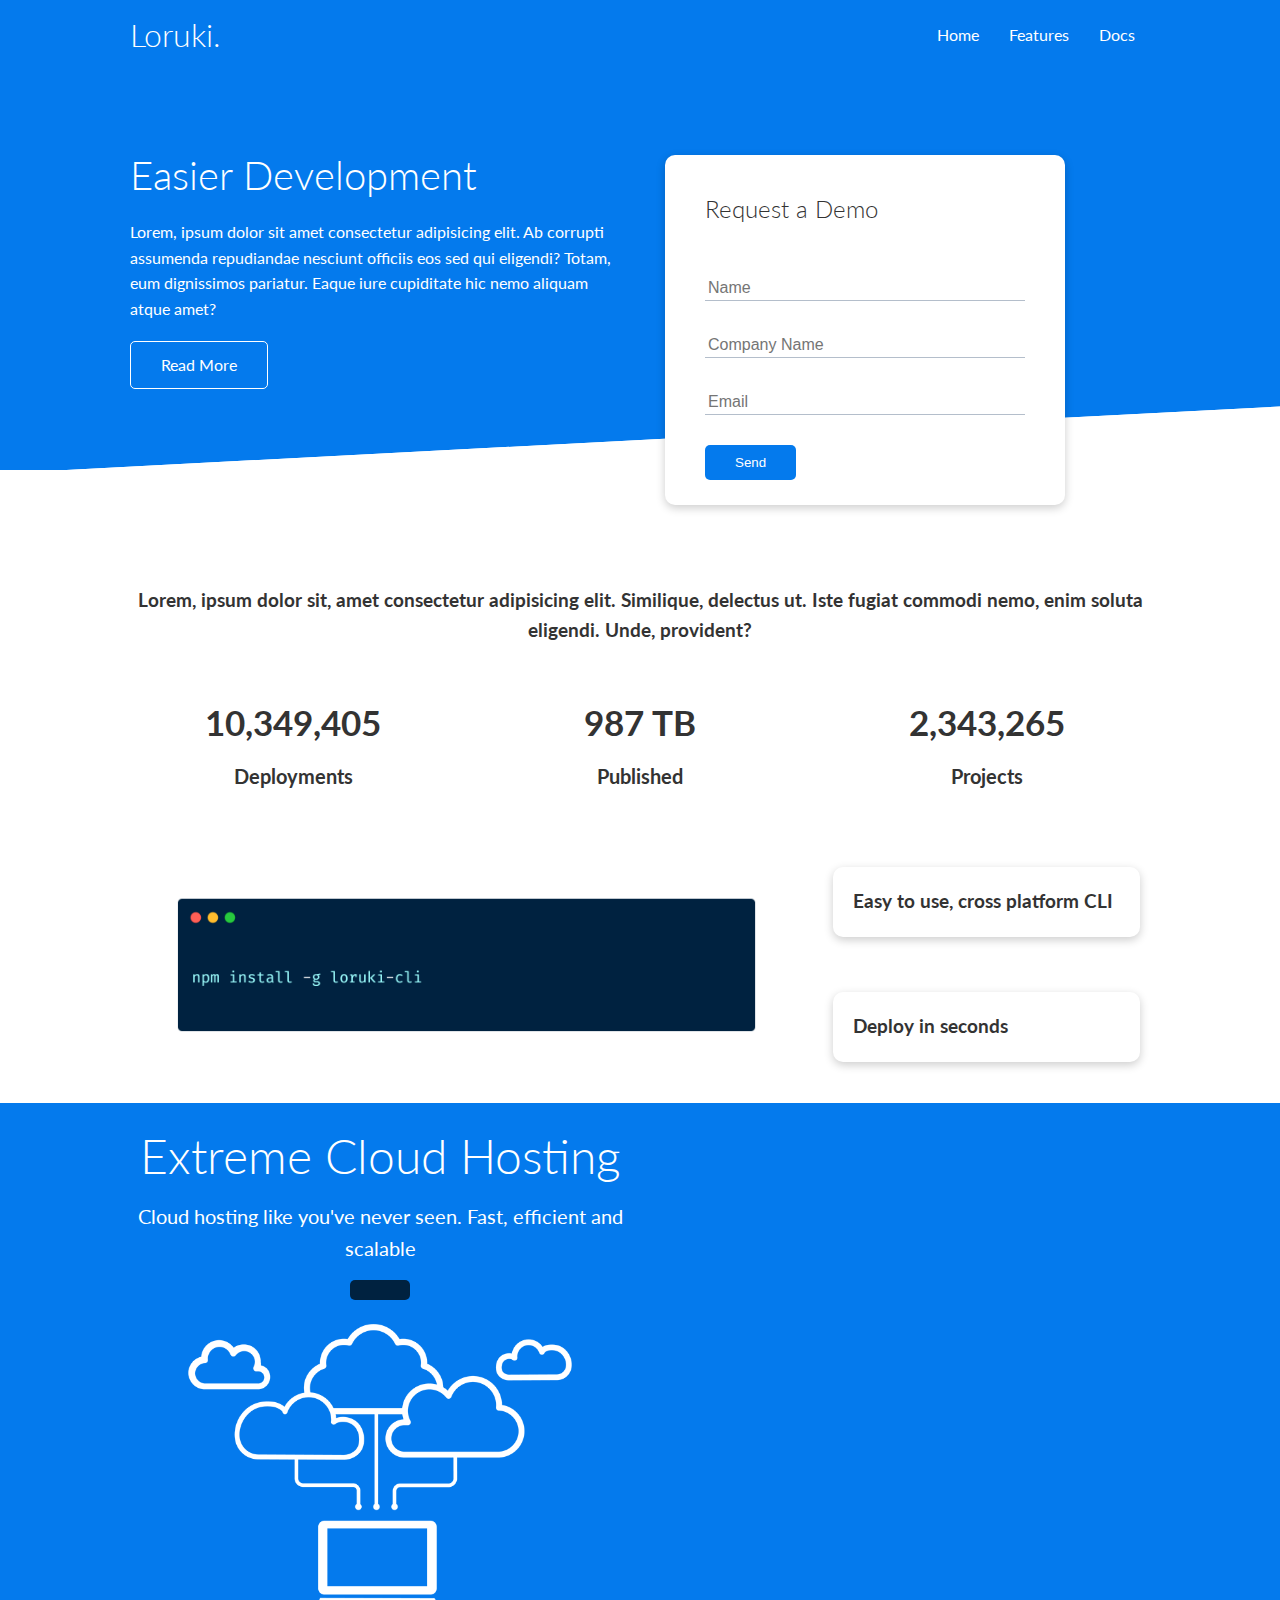
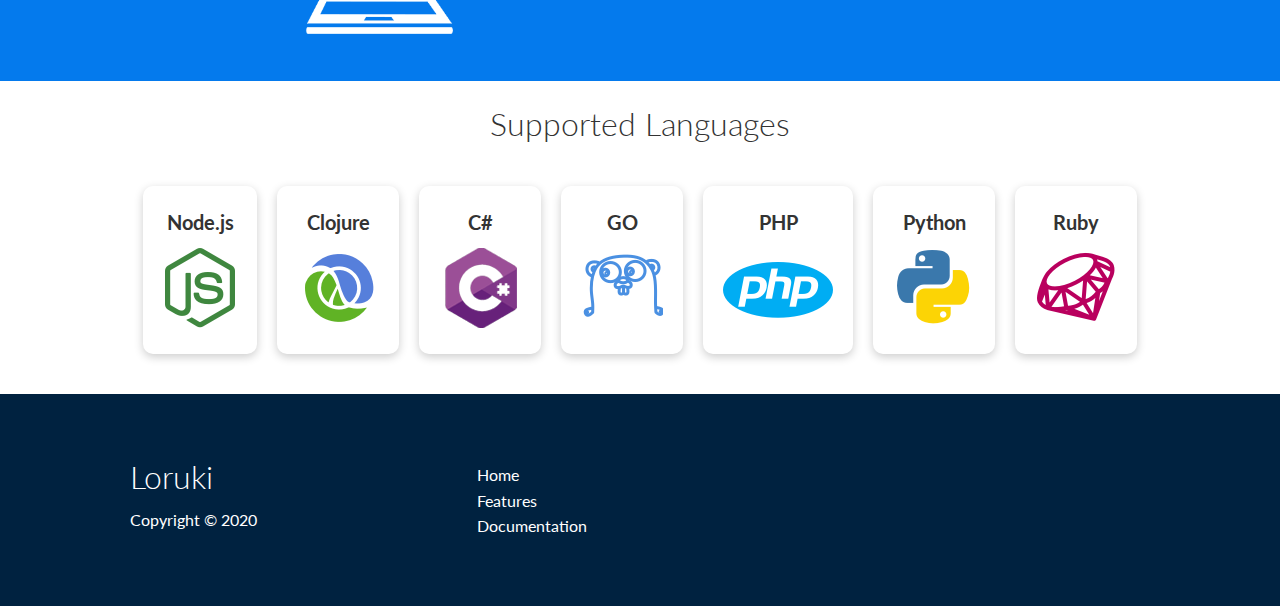
==== commit 9f1c405e: "Update index.html" ====
--- a/index.html
+++ b/index.html
@@ -7,8 +7,8 @@
 	<meta name="viewport" content="width=device-width, initial-sale=1.0">
 	<meta name="robots" content="nofollow">
 	<meta name="author" content="Aikyu Canty">
-	<link rel="stylesheet" href="../utilites.css">
-	<link rel="stylesheet" href="../styles.css">
+	<link rel="stylesheet" href="CSS/utilites.css">
+	<link rel="stylesheet" href="CSS/styles.css">
 	<link rel="stylesheet" href="https://cdnjs.cloudflare.com/ajax/libs/font-awesome/5.15.1/css/all.min.css" integrity="sha512-+4zCK9k+qNFUR5X+cKL9EIR+ZOhtIloNl9GIKS57V1MyNsYpYcUrUeQc9vNfzsWfV28IaLL3i96P9sdNyeRssA==" crossorigin="anonymous" />
 	<title>Loruki | Cloud Hosting For Everyone</title>
 </head>
--- a/CSS/utilites.css
+++ b/CSS/utilites.css
@@ -0,0 +1,210 @@
+.container{
+	max-width: 1100px;
+	margin: 0 auto;
+	overflow: auto;
+	padding: 0 40px;
+}
+
+.card{
+	background-color: #fff;
+	color: #333;
+	border-radius: 10px;
+	box-shadow: 0 3px 10px rgba(0,0,0,0.2);
+	padding: 20px;
+	margin: 10px;
+}
+.btn{
+	display: inline-block;
+	padding: 10px 30px;
+	cursor: pointer;
+	background: var(--primary-color);
+	color: #fff;
+	border: none;
+	border-radius: 5px;
+}
+
+.btn-outline{
+	background-color: transparent;
+	border: 1px solid white;
+}
+
+.btn:hover{
+	transform: scale3d(.98);
+}
+
+.flex{
+	display: flex;
+	justify-content: center;
+	align-items: center;
+	height: 100%;
+}
+
+.grid{
+	display: grid;
+	grid-template-columns: repeat(2, 1fr);
+	grid-gap: 20px;
+	justify-content: center;
+	align-items: center;
+	height: 100%;
+}
+
+.grid-3{
+	grid-template-columns: repeat(3, 1fr);
+}
+
+.text-center{
+	text-align: center;
+}
+
+
+
+/* Background colors & Button colors */
+.bg-primary, .btn-primary{
+	background-color: var(--primary-color);
+	color: #fff;
+}
+.bg-secondary, .btn-secondary{
+	background-color: var(--secondary-color);
+	color: #fff;
+}
+.bg-dark, .btn-dark{
+	background-color: var(--dark-color);
+	color: #fff;
+}
+.bg-light, .btn-light{
+	background-color: var(--light-color);
+	color: #333;
+}
+
+.bg-primary a, 
+.btn-primary a,
+.bg-secondary a, 
+.btn-secondary a,
+.bg-dark a, 
+.btn-dark a,
+.bg-light a, 
+.btn-light a{
+	color: #fff;
+}
+
+
+/* Text Sizes */
+.lead{
+	font-size: 20px;
+}
+
+.sm{
+	font-size: 1rem;
+}
+.md{
+	font-size: 2rem;
+}
+.lg{
+	font-size: 3rem;
+}
+.xl{
+	font-size: 4rem;
+}
+
+/*-- Alert --*/
+.alert{
+	background-color: var(--light-color);
+	padding: 10px 20px;
+	font-weight: bold;
+	margin: 15px 0;
+}
+
+.alert i{
+	margin-right: 10px;
+}
+
+.alert-success{
+	background-color: var(--success-color);
+	color: #fff;
+}
+
+.alert-error{
+	background-color: var(--error-color);
+	color: #fff;
+}
+
+/*--Margin--*/
+.my-1{
+	margin: 1rem 0;
+}
+
+.my-2{
+	margin: 1.5rem 0;
+}
+
+.my-3{
+	margin: 2rem 0;
+}
+
+.my-4{
+	margin: 3rem 0;
+}
+
+.my-5{
+	margin: 4rem 0;
+}
+
+.m-1{
+	margin: 1rem ;
+}
+
+.m-2{	margin: 1.5rem ;
+}
+.m-3{
+	margin: 2rem ;
+}
+
+.m-4{
+	margin: 3rem ;
+}
+
+.m-5{
+	margin: 4rem ;
+}
+
+
+/*--Padding--*/
+.py-1{
+	padding: 1rem 0;
+}
+
+.py-2{
+	padding: 1.5rem 0;
+}
+
+.py-3{
+	padding: 2rem 0;
+}
+
+.py-4{
+	padding: 3rem 0;
+}
+
+.py-5{
+	padding: 4rem 0;
+}
+
+.p-1{
+	padding: 1rem ;
+}
+
+.p-2{
+	padding: 1.5rem ;
+}
+
+.p-3{
+	padding: 2rem ;
+}
+
+.p-4{
+	padding: 3rem ;
+}
+
+.p-5{
+	padding: 4rem ;
+}--- a/CSS/styles.css
+++ b/CSS/styles.css
@@ -0,0 +1,358 @@
+@import url('https://fonts.googleapis.com/css2?family=Lato:wght@300&display=swap');
+
+:root{
+	--primary-color: #047aed;
+	--secondary-color: #1c3fa8;
+	--dark-color: #002240;
+	--light-color: #f4f4f4;
+	--success-color: #5cb85c;
+	--error-color: #d9534f;
+}
+
+*{
+	box-sizing: border-box;
+	padding: 0;
+	margin: 0;
+}
+
+body{
+	font-family: 'Lato', sans-serif;
+	color: #333;
+	line-height: 1.6;
+}
+
+ul{
+	list-style-type: none;
+}
+
+a{
+	text-decoration: none;
+	color: #333;
+}
+
+h1, h2{
+	font-weight: 300;
+	line-height: 1.2;
+	margin: 0 0;
+}
+
+p{
+	margin: 10px 0;
+}
+
+img{
+	width: 100%;
+}
+
+code, pre{
+	background: #333;
+	color: #fff;
+	padding: 10px;
+}
+.hidden{
+	visibility: hidden;
+	height: 0;
+}
+/*---------Navbar-----------*/
+.navbar{
+	background-color: var(--primary-color);
+	color: #fff;
+	height: 70px;
+}
+	
+.navbar ul{
+	display: flex;
+}
+.navbar a{
+	color: #fff;
+	padding: 10px;
+	margin: 0 5px;
+}
+
+.navbar a:hover{
+	border-bottom: 2px #fff solid;
+}
+
+.navbar .flex{
+	justify-content: space-between;
+}
+
+
+/*-----Showcase------*/
+.showcase{
+	height: 400px;
+	background-color: var(--primary-color); 
+	color: #fff;
+	position: relative;
+}
+
+.showcase h1{
+	font-size: 40px;
+}
+
+.showcase p{
+	margin: 20px 0;
+}
+
+.showcase .grid{
+	overflow: visible;
+	grid-template-columns: 55%, 45%;
+	grid-gap: 30px;
+}
+
+.showcase-form{
+	position: relative;
+	top: 60px;
+	height: 350px;
+	width: 400px;
+	padding: 40px;
+	z-index: 100;
+	animation: slideInFromRight 1s ease-in;
+}
+
+.showcase-form .form-control{
+	margin: 30px 0;
+}
+
+.showcase-form input[type='text'],
+.showcase-form input[type='email']{
+	border: 0;
+	border-bottom: 1px solid #b4becb;
+	width: 100%;
+	padding: 3px;
+	font-size: 16px;
+}
+.showcase-form input:focus{
+	outline: none;
+
+}
+.showcase::before,.showcase::after{
+	content: '';
+	position: absolute;
+	height: 100px;
+	bottom: -70px;
+	right: 0;
+	left: 0;
+	background-color: #fff;
+	-webkit-transform: skewY(-3deg);
+	-moz-transform: skewY(-3deg);
+	-ms-transform: skewY(-3deg);	
+}
+
+.showcase-text{
+	animation: slideInFromLeft 1s ease-in;
+}
+
+
+/*-- Stats --*/
+.stats{
+	padding-top: 100px;
+	animation: slideInFromBottom 1s ease-in;
+}
+
+.stas-heading{
+	max-width: 500px;
+	margin: auto;
+}
+
+.stats .grid h3{
+	font-size: 35px;
+}
+
+.stats .grid p{
+	font-size: 20px;
+	font-weight: bold;
+}
+
+
+/*-- Cli --*/
+.cli .grid{
+	grid-template-columns: repeat(3,1fr);
+	grid-template-rows: repeat(2,1fr);
+}
+
+.cli .grid > *:first-child{
+	grid-column: 1 / span 2;
+	grid-row: 1 / span 2;
+}
+
+
+/*-- Cloud --*/
+.cloud .grid{
+	grid-template-columns: 4fr, 3fr;
+}
+
+
+/*--Languages --*/
+.languages .flex{
+	flex-wrap: wrap;
+}
+
+.languages .card{
+	text-align: center;
+	margin: 18px 10px 40px;
+	transition: transform;
+}
+
+.languages .card h4{
+	font-size: 20px;
+	margin-bottom: 10px;
+}
+
+.languages .card:hover{
+	transform: translateY(-15px);
+}
+
+
+/*-- Features --*/
+.features-head img, .docs-head img{
+	width: 200px;
+	justify-self: flex-end;
+}
+
+.features-sub-head img{
+	width: 300px;
+	justify-self: flex-end;
+}
+
+.features-main .card > i{
+	margin-right: 20px;
+}
+.features-main .grid{
+	padding: 30px;
+}
+
+.features-main .grid > *:first-child{
+	grid-column: 1 / span 3;
+}
+
+.features-main .grid > *:nth-child(2){
+	grid-column: 1 / span 2;
+}
+
+.text-primary{
+	color: var(--primary-color) !important;
+}
+/*-- Docs --*/
+.docs-main h3{
+	margin: 20px 0;
+}
+
+.docs-main .grid{
+	grid-template-columns: 1fr 2fr;
+	align-items: flex-start;
+}	
+
+.docs-main nav a{
+	color: #333;
+}
+
+.docs-main nav li{
+	font-size: 17px;
+	padding-bottom: 5px;
+	margin-bottom: 5px;
+	border-bottom: 1px #ccc solid
+}
+
+.docs-main a:hover{
+	font-weight: bold;
+}
+
+
+/*-- Footer --*/
+.footer .social a{
+	margin: 0 10px;
+}
+
+/*-- Animations --*/
+@keyframes slideInFromLeft{
+	0%{
+		transform: translateX(-100%);
+	}
+	100%{
+		transform: translateX(0);
+	}
+}
+
+@keyframes slideInFromRight{
+	0%{
+		transform: translateX(100%);
+	}
+	100%{
+		transform: translateX(0);
+	}
+}
+
+@keyframes slideInFromTop{
+	0%{
+		transform: translateY(-100%);
+	}
+	100%{
+		transform: translateX(0);
+	}
+}
+
+@keyframes slideInFromBottom{
+	0%{
+		transform: translateY(100%);
+	}
+	100%{
+		transform: translateX(0);
+	}
+}
+
+/* Tablets and Under */
+@media(max-width: 768px){
+	.grid,
+	.showcase .grid,
+	.stats .grid,
+	.cli .grid,
+	.cloud .grid,
+	.features-main .grid,
+	.docs-main .grid{
+		grid-template-columns: 1fr;
+		grid-template-rows: 1fr;
+	}
+
+	.showcase {
+		height: auto;
+	}
+	.showcase-text{
+		text-align: center;
+		margin-top: 40px;
+	}
+	.showcase-form{
+		justify-self: center;
+		margin: auto;
+	}
+
+	.cli .grid > *:first-child{
+	grid-column: 1;
+	grid-row: 1;
+}
+	.features-head img,
+	.features-sub-head img,
+	.docs-head img {
+		justify-self: center;
+	}
+
+	.features-main .grid > *:first-child,
+	.features-main .grid > *:nth-child(2){
+		grid-column: 1;
+	}
+}
+
+/* Mobile */
+@media(max-width: 500px){
+	.navbar{
+		height: 110px;
+	}
+	.navbar .flex{
+		flex-direction: column;
+	}
+	.navbar ul{
+		padding: 10px;
+		background-color: rgba(0,0,0,.1);
+	}
+
+}